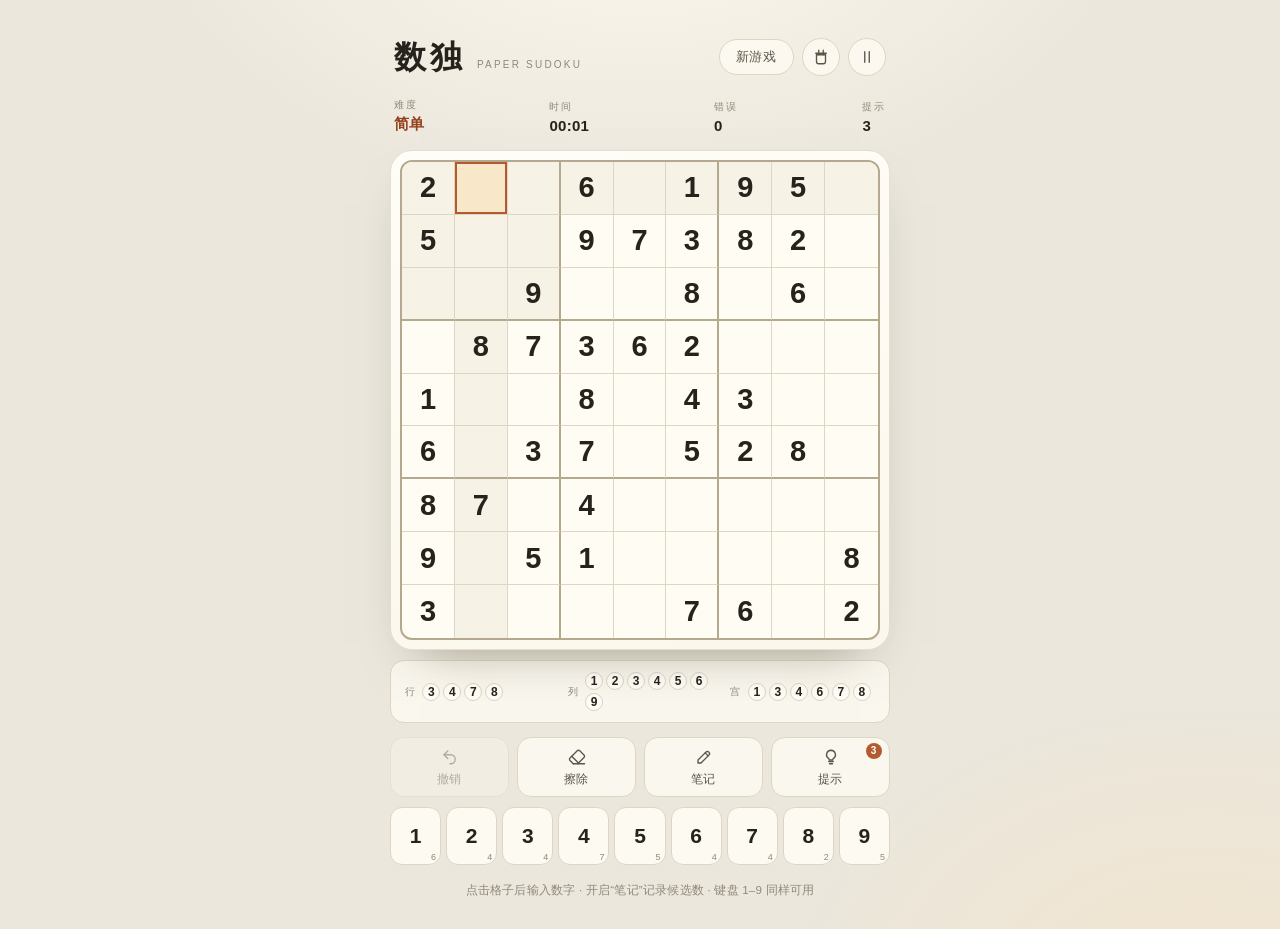
==== sudoku/index.html @ 23b827ca "Fix timer accuracy, leaderboard UX, add offline install and hint fairness" ====
<!DOCTYPE html>
<html lang="zh-CN">
<head>
<meta charset="UTF-8">
<meta name="viewport" content="width=device-width, initial-scale=1, viewport-fit=cover">
<meta name="theme-color" content="#ebe7dd">
<meta name="description" content="一款安静、专注的网页数独，适配手机与桌面。">
<link rel="manifest" href="manifest.json">
<link rel="icon" href="icons/favicon-32.png" sizes="32x32">
<link rel="apple-touch-icon" href="icons/apple-touch-icon.png">
<meta name="apple-mobile-web-app-capable" content="yes">
<meta name="apple-mobile-web-app-title" content="数独">
<meta name="apple-mobile-web-app-status-bar-style" content="default">
<title>数独 · Paper Sudoku</title>
<link rel="stylesheet" href="styles.css">
</head>
<body>
  <main class="app">
    <header class="topbar">
      <div class="brand">
        <span class="brand-cn">数独</span>
        <span class="brand-en">Paper Sudoku</span>
      </div>
      <div class="top-actions">
        <button class="pill-btn" id="newBtn" type="button">新游戏</button>
        <button class="icon-btn" id="leaderBtn" type="button" aria-label="排行榜" title="排行榜">
          <svg class="icon" viewBox="0 0 24 24" aria-hidden="true"><path d="M6 9h12v9a3 3 0 0 1-3 3H9a3 3 0 0 1-3-3V9Z"/><path d="M9 3v6M15 3v6M5 7h14"/></svg>
        </button>
        <button class="icon-btn" id="pauseBtn" type="button" aria-label="暂停" title="暂停">
          <svg class="icon" viewBox="0 0 24 24" aria-hidden="true"><path d="M9 5v14M15 5v14"/></svg>
        </button>
      </div>
    </header>

    <section class="status" aria-label="游戏状态">
      <div class="stat"><span class="stat-label">难度</span><span class="stat-value accent" id="diffChip">简单</span></div>
      <div class="stat"><span class="stat-label">时间</span><span class="stat-value" id="timer">00:00</span></div>
      <div class="stat"><span class="stat-label">错误</span><span class="stat-value" id="mistakes">0</span></div>
      <div class="stat"><span class="stat-label">提示</span><span class="stat-value" id="hintsLeft">3</span></div>
    </section>

    <section class="board-wrap" aria-label="棋盘区域">
      <div class="board" id="board" role="grid" aria-label="数独棋盘，9 行 9 列"></div>

      <div class="overlay" id="pauseOverlay" hidden>
        <div class="overlay-card">
          <p class="eyebrow">PAUSED</p>
          <p class="overlay-title">已暂停</p>
          <p class="overlay-sub">计时已停止，回来继续解题。</p>
          <button class="primary-btn" id="resumeBtn" type="button">继续游戏</button>
        </div>
      </div>

      <div class="overlay" id="winOverlay" hidden>
        <div class="overlay-card win-card">
          <p class="eyebrow">SOLVED</p>
          <p class="overlay-title">解出来了</p>
          <div class="win-stats" id="winStats"></div>
          <p class="win-best" id="winBest" hidden>新的最佳纪录</p>
          <p class="win-rank" id="winRank" hidden></p>
          <div class="win-global" id="winGlobal" hidden>
            <div class="win-global-row">
              <input class="nick-input" id="winNick" type="text" maxlength="12" autocomplete="off" placeholder="昵称（2-12 字）" />
              <button class="ghost-btn" id="winSubmitBtn" type="button">提交全球榜</button>
            </div>
            <p class="win-global-msg" id="winGlobalMsg" hidden></p>
          </div>
          <div class="win-actions">
            <button class="primary-btn" id="winNewBtn" type="button">再来一局</button>
            <button class="ghost-btn" id="winShareBtn" type="button">分享成绩</button>
            <button class="ghost-btn" id="winCloseBtn" type="button">看看棋盘</button>
          </div>
        </div>
      </div>
    </section>

    <div class="missing" id="missingBar" aria-label="当前格子所在行、列、宫的缺失数字" hidden>
      <div class="missing-item" id="missingRowItem"><span class="missing-k">行</span><span class="missing-v" id="missingRow"></span></div>
      <div class="missing-item" id="missingColItem"><span class="missing-k">列</span><span class="missing-v" id="missingCol"></span></div>
      <div class="missing-item" id="missingBoxItem"><span class="missing-k">宫</span><span class="missing-v" id="missingBox"></span></div>
    </div>

    <section class="tools" aria-label="工具">
      <button class="tool" id="undoBtn" type="button">
        <svg class="icon" viewBox="0 0 24 24" aria-hidden="true"><path d="M9 14 4 9l5-5"/><path d="M4 9h9a6 6 0 0 1 0 12h-1"/></svg>
        <span>撤销</span>
      </button>
      <button class="tool" id="eraseBtn" type="button">
        <svg class="icon" viewBox="0 0 24 24" aria-hidden="true"><path d="m7 21-4.3-4.3c-1-1-1-2.5 0-3.4l9.6-9.6c1-1 2.5-1 3.4 0l5.6 5.6c1 1 1 2.5 0 3.4L13 21"/><path d="M22 21H7"/><path d="m5 11 9 9"/></svg>
        <span>擦除</span>
      </button>
      <button class="tool" id="notesBtn" type="button" aria-pressed="false">
        <svg class="icon" viewBox="0 0 24 24" aria-hidden="true"><path d="M4 20h4l10.5-10.5a2.8 2.8 0 0 0-4-4L4 16v4Z"/><path d="m13.5 6.5 4 4"/></svg>
        <span>笔记</span>
      </button>
      <button class="tool" id="hintBtn" type="button">
        <svg class="icon" viewBox="0 0 24 24" aria-hidden="true"><path d="M9 18h6"/><path d="M10 21h4"/><path d="M12 3a6 6 0 0 0-3.4 10.9c.6.4 1 1.1 1 1.8V16h4.8v-.3c0-.7.4-1.4 1-1.8A6 6 0 0 0 12 3Z"/></svg>
        <span>提示</span>
        <span class="tool-badge" id="hintBadge">3</span>
      </button>
    </section>

    <section class="pad" id="pad" aria-label="数字键盘"></section>

    <p class="tip">点击格子后输入数字 · 开启“笔记”记录候选数 · 键盘 1–9 同样可用</p>
  </main>

  <div class="sheet-backdrop" id="newOverlay" hidden>
    <div class="sheet" role="dialog" aria-modal="true" aria-labelledby="newTitle">
      <div class="sheet-grabber" aria-hidden="true"></div>
      <h2 id="newTitle">新游戏</h2>
      <p class="sheet-sub">选择难度，开始一局新的数独。</p>
      <div class="diff-list" id="diffList"></div>
      <div class="sheet-actions">
        <button class="ghost-btn" id="cancelNewBtn" type="button">继续当前</button>
        <button class="primary-btn" id="startNewBtn" type="button">开始</button>
      </div>
    </div>
  </div>

  <div class="sheet-backdrop" id="leaderOverlay" hidden>
    <div class="sheet" role="dialog" aria-modal="true" aria-labelledby="leaderTitle">
      <div class="sheet-grabber" aria-hidden="true"></div>
      <div class="leader-head">
        <h2 id="leaderTitle">排行榜</h2>
        <p class="sheet-sub">按用时从快到慢，每个难度取前 10</p>
      </div>
      <div class="leader-scope" id="leaderScope" role="tablist" aria-label="榜单范围">
        <button class="scope-btn active" data-scope="local" type="button" role="tab" aria-selected="true">本机</button>
        <button class="scope-btn" data-scope="global" type="button" role="tab" aria-selected="false" id="scopeGlobalBtn">全球</button>
      </div>
      <div class="nick-row" id="nickRow" hidden>
        <label class="nick-label" for="nickInput">昵称</label>
        <input class="nick-input" id="nickInput" type="text" maxlength="12" autocomplete="off" placeholder="2-12 个字符" />
        <button class="ghost-btn nick-save" id="nickSaveBtn" type="button">保存</button>
      </div>
      <div class="leader-tabs" id="leaderTabs" role="tablist" aria-label="难度"></div>
      <div class="leader-list" id="leaderList" role="list" aria-live="polite"></div>
      <p class="leader-empty" id="leaderEmpty" hidden>还没有记录，完成一局来上榜吧</p>
      <div class="sheet-actions leader-actions">
        <button class="ghost-btn" id="leaderClearBtn" type="button">清空当前难度</button>
        <button class="primary-btn" id="leaderCloseBtn" type="button">关闭</button>
      </div>
    </div>
  </div>

  <div class="toast" id="toast" role="status" aria-live="polite"></div>
  <p class="sr-only" id="live" aria-live="polite"></p>

  <script src="js/config.js"></script>
  <script src="js/sudoku.js"></script>
  <script src="js/remote.js"></script>
  <script src="js/app.js"></script>
</body>
</html>
---- sudoku/styles.css ----
:root {
  --bg: #ebe7dd;
  --surface: #fffcf4;
  --surface-soft: #f7f2e7;
  --ink: #26231d;
  --ink-soft: #5c5548;
  --muted: #918878;
  --line: #ded6c5;
  --line-strong: #b4a98f;
  --accent: #b45a2f;
  --accent-strong: #93421d;
  --sel-bg: #f8e7c8;
  --peer-bg: #f7f2e6;
  --same-bg: #eee0c3;
  --error: #b0392c;
  --error-bg: #fbe7e3;
  --teal: #1f6660;
  --ui-font: -apple-system, BlinkMacSystemFont, "Segoe UI", "PingFang SC",
    "Hiragino Sans GB", "Microsoft YaHei", "Noto Sans SC", sans-serif;
  --serif: "Iowan Old Style", "Palatino Linotype", "Songti SC", "Noto Serif SC",
    Georgia, "Times New Roman", serif;
}

*,
*::before,
*::after {
  box-sizing: border-box;
}

html {
  -webkit-text-size-adjust: 100%;
}

body {
  margin: 0;
  min-height: 100vh;
  min-height: 100dvh;
  padding: max(16px, env(safe-area-inset-top)) 14px
    max(28px, env(safe-area-inset-bottom));
  display: flex;
  justify-content: center;
  align-items: flex-start;
  background:
    radial-gradient(900px 620px at 50% -16%, #fffaee 0%, rgba(255, 250, 238, 0) 58%),
    radial-gradient(720px 520px at 94% 108%, #f2e5cf 0%, rgba(242, 229, 207, 0) 62%),
    var(--bg);
  color: var(--ink);
  font-family: var(--ui-font);
  -webkit-font-smoothing: antialiased;
  text-rendering: optimizeLegibility;
  touch-action: manipulation;
  -webkit-tap-highlight-color: transparent;
}

[hidden] {
  display: none !important;
}

button {
  font-family: inherit;
}

.app {
  width: min(100%, 560px);
}

.board,
.tools,
.pad,
.topbar,
.status {
  -webkit-user-select: none;
  user-select: none;
}

/* ---------- Header ---------- */

.topbar {
  display: flex;
  align-items: center;
  justify-content: space-between;
  gap: 12px;
  padding: 2px 4px 0;
}

.brand {
  display: flex;
  align-items: baseline;
  gap: 10px;
}

.brand-cn {
  font-family: var(--serif);
  font-size: clamp(26px, 7vw, 32px);
  font-weight: 600;
  letter-spacing: 0.14em;
  line-height: 1;
}

.brand-en {
  font-size: 10px;
  letter-spacing: 0.22em;
  text-transform: uppercase;
  color: var(--muted);
}

.top-actions {
  display: flex;
  align-items: center;
  gap: 8px;
}

.pill-btn,
.icon-btn {
  background: rgba(255, 252, 244, 0.8);
  border: 1px solid var(--line);
  color: var(--ink-soft);
  cursor: pointer;
  transition: background 0.15s ease, border-color 0.15s ease, color 0.15s ease,
    transform 0.08s ease;
}

.pill-btn {
  padding: 8px 16px;
  border-radius: 999px;
  font-size: 13px;
  font-weight: 500;
  letter-spacing: 0.06em;
}

.icon-btn {
  width: 38px;
  height: 38px;
  border-radius: 50%;
  display: grid;
  place-items: center;
}

.icon {
  width: 18px;
  height: 18px;
  fill: none;
  stroke: currentColor;
  stroke-width: 1.8;
  stroke-linecap: round;
  stroke-linejoin: round;
}

.pill-btn:hover,
.icon-btn:hover {
  border-color: var(--line-strong);
  color: var(--ink);
  background: var(--surface);
}

.pill-btn:active,
.icon-btn:active {
  transform: translateY(1px);
}

/* ---------- Status ---------- */

.status {
  display: flex;
  align-items: flex-end;
  justify-content: space-between;
  gap: 8px;
  margin: 18px 4px 14px;
}

.stat {
  display: flex;
  flex-direction: column;
  gap: 3px;
  min-width: 0;
}

.stat-label {
  font-size: 10px;
  letter-spacing: 0.18em;
  color: var(--muted);
  text-transform: uppercase;
}

.stat-value {
  font-size: 15px;
  font-weight: 600;
  font-variant-numeric: tabular-nums;
  letter-spacing: 0.02em;
  white-space: nowrap;
}

.stat-value.accent {
  color: var(--accent-strong);
}

/* ---------- Board ---------- */

.board-wrap {
  position: relative;
  padding: 9px;
  border-radius: 22px;
  background: linear-gradient(170deg, #fffdf7, #fbf7ec);
  border: 1px solid rgba(180, 169, 143, 0.35);
  box-shadow: 0 24px 50px -30px rgba(64, 50, 26, 0.5),
    0 2px 0 rgba(255, 255, 255, 0.7) inset;
}

.board {
  display: grid;
  grid-template-columns: repeat(9, 1fr);
  width: 100%;
  aspect-ratio: 1;
  border: 2px solid var(--line-strong);
  border-radius: 12px;
  overflow: hidden;
  background: var(--surface);
  container-type: inline-size;
  touch-action: manipulation;
}

.cell {
  position: relative;
  aspect-ratio: 1;
  display: grid;
  place-items: center;
  padding: 0;
  border: 0;
  border-right: 1px solid var(--line);
  border-bottom: 1px solid var(--line);
  background: transparent;
  color: var(--ink);
  font-family: var(--ui-font);
  cursor: pointer;
  -webkit-tap-highlight-color: transparent;
  transition: background-color 0.12s ease;
}

.cell.box-r {
  border-right: 2px solid var(--line-strong);
}

.cell.box-b {
  border-bottom: 2px solid var(--line-strong);
}

.cell.last-col {
  border-right: 0;
}

.cell.last-row {
  border-bottom: 0;
}

.cell:focus {
  outline: none;
}

.cell:focus-visible {
  outline: 2px solid var(--accent);
  outline-offset: -3px;
}

.value {
  position: absolute;
  inset: 0;
  display: grid;
  place-items: center;
  font-size: clamp(16px, 5vw, 28px);
  font-size: 6.1cqw;
  font-weight: 600;
  font-variant-numeric: tabular-nums;
  line-height: 1;
}

.cell.given .value {
  color: var(--ink);
  font-weight: 700;
}

.cell.user .value {
  color: var(--teal);
}

.notes {
  position: absolute;
  inset: 5% 4%;
  display: grid;
  grid-template-columns: repeat(3, 1fr);
  grid-template-rows: repeat(3, 1fr);
  align-items: center;
  justify-items: center;
  font-size: 9px;
  font-size: 1.95cqw;
  font-weight: 500;
  line-height: 1;
  color: var(--muted);
  font-variant-numeric: tabular-nums;
  pointer-events: none;
}

.notes span {
  visibility: hidden;
}

.notes span.on {
  visibility: visible;
}

.notes.hidden {
  display: none;
}

.cell.peer {
  background: var(--peer-bg);
}

.cell.same {
  background: var(--same-bg);
}

.cell.error {
  background: var(--error-bg);
}

.cell.error .value {
  color: var(--error);
}

.cell.selected {
  background: var(--sel-bg);
  box-shadow: inset 0 0 0 2px var(--accent);
}

.cell.selected .value {
  color: var(--accent-strong);
}

.cell.selected.error .value {
  color: var(--error);
}

.cell.selected.given .value {
  color: var(--ink);
}

@media (hover: hover) and (pointer: fine) {
  .cell:hover {
    background: #fbf5e7;
  }

  .cell.peer:hover {
    background: #f1e9d8;
  }
}

@keyframes pop {
  0% {
    transform: scale(0.55);
    opacity: 0.35;
  }
  60% {
    transform: scale(1.1);
  }
  100% {
    transform: scale(1);
  }
}

.cell.pop .value {
  animation: pop 0.18s ease-out;
}

@keyframes shake {
  10%,
  90% {
    transform: translateX(-1px);
  }
  20%,
  80% {
    transform: translateX(2px);
  }
  30%,
  50%,
  70% {
    transform: translateX(-3px);
  }
  40%,
  60% {
    transform: translateX(3px);
  }
}

.cell.shake {
  animation: shake 0.35s ease;
}

.cell.hinted .value {
  animation: hintGlow 0.9s ease;
}

@keyframes hintGlow {
  0% {
    color: var(--accent);
    transform: scale(0.7);
  }
  40% {
    transform: scale(1.15);
  }
  100% {
    transform: scale(1);
  }
}

/* ---------- Overlays ---------- */

.overlay {
  position: absolute;
  inset: 0;
  z-index: 5;
  padding: 18px;
  display: grid;
  place-items: center;
  border-radius: 22px;
  background: rgba(250, 246, 236, 0.84);
  backdrop-filter: blur(7px);
  -webkit-backdrop-filter: blur(7px);
}

.overlay-card {
  display: flex;
  flex-direction: column;
  align-items: center;
  gap: 8px;
  text-align: center;
  animation: rise 0.24s ease both;
}

@keyframes rise {
  from {
    opacity: 0;
    transform: translateY(10px);
  }
  to {
    opacity: 1;
    transform: translateY(0);
  }
}

.eyebrow {
  margin: 0;
  font-size: 10px;
  letter-spacing: 0.28em;
  text-transform: uppercase;
  color: var(--accent);
}

.overlay-title {
  margin: 0;
  font-family: var(--serif);
  font-size: 30px;
  font-weight: 600;
  letter-spacing: 0.06em;
  line-height: 1.15;
}

.overlay-sub {
  margin: 0 0 8px;
  font-size: 13px;
  color: var(--muted);
  line-height: 1.6;
}

.win-card {
  gap: 12px;
  padding: 24px 22px;
  border-radius: 20px;
  background: rgba(255, 252, 244, 0.92);
  border: 1px solid var(--line);
  box-shadow: 0 24px 50px -30px rgba(64, 50, 26, 0.45);
}

.win-stats {
  display: flex;
  align-items: center;
  justify-content: center;
  gap: 22px;
  margin: 2px 0 0;
}

.win-stat {
  display: flex;
  flex-direction: column;
  gap: 4px;
}

.win-stat .k {
  font-size: 10px;
  letter-spacing: 0.16em;
  color: var(--muted);
}

.win-stat .v {
  font-size: 18px;
  font-weight: 650;
  font-variant-numeric: tabular-nums;
}

.win-best {
  margin: 0;
  padding: 4px 12px;
  border-radius: 999px;
  font-size: 11px;
  letter-spacing: 0.08em;
  color: var(--accent-strong);
  background: #f6e3c9;
}

.win-actions {
  display: flex;
  flex-wrap: wrap;
  justify-content: center;
  gap: 8px;
  margin-top: 4px;
}

.primary-btn {
  padding: 12px 26px;
  border: 0;
  border-radius: 999px;
  background: var(--ink);
  color: #fff9ee;
  font-size: 15px;
  font-weight: 600;
  letter-spacing: 0.04em;
  cursor: pointer;
  transition: transform 0.08s ease, background 0.15s ease;
}

.primary-btn:hover {
  background: #17150f;
}

.primary-btn:active {
  transform: scale(0.98);
}

.ghost-btn {
  padding: 11px 20px;
  border: 1px solid var(--line);
  border-radius: 999px;
  background: transparent;
  color: var(--ink-soft);
  font-size: 14px;
  letter-spacing: 0.04em;
  cursor: pointer;
  transition: border-color 0.15s ease, color 0.15s ease;
}

.ghost-btn:hover {
  border-color: var(--line-strong);
  color: var(--ink);
}

/* ---------- Tools ---------- */

.tools {
  display: grid;
  grid-template-columns: repeat(4, 1fr);
  gap: 8px;
  margin-top: 14px;
}

.tool {
  position: relative;
  display: flex;
  flex-direction: column;
  align-items: center;
  gap: 5px;
  padding: 10px 0 8px;
  border: 1px solid var(--line);
  border-radius: 14px;
  background: rgba(255, 252, 244, 0.78);
  color: var(--ink-soft);
  font-size: 12px;
  letter-spacing: 0.06em;
  cursor: pointer;
  transition: background 0.15s ease, border-color 0.15s ease, color 0.15s ease,
    transform 0.08s ease;
}

.tool .icon {
  width: 18px;
  height: 18px;
}

.tool:hover {
  border-color: var(--line-strong);
  color: var(--ink);
  background: var(--surface);
}

.tool:disabled {
  opacity: 0.4;
  cursor: default;
  pointer-events: none;
}

.tool:active {
  transform: translateY(1px);
}

.tool.active {
  background: var(--ink);
  border-color: var(--ink);
  color: #fdf8ec;
}

.tool-badge {
  position: absolute;
  top: 5px;
  right: 7px;
  min-width: 16px;
  height: 16px;
  padding: 0 4px;
  display: grid;
  place-items: center;
  border-radius: 8px;
  background: var(--accent);
  color: #fff;
  font-size: 10px;
  font-weight: 600;
  line-height: 1;
}

.tool.active .tool-badge {
  background: #fff9ee;
  color: var(--ink);
}

/* ---------- Number pad ---------- */

.pad {
  display: grid;
  grid-template-columns: repeat(9, 1fr);
  gap: 5px;
  margin-top: 10px;
}

.num {
  position: relative;
  height: clamp(46px, 12vw, 58px);
  border: 1px solid var(--line);
  border-radius: 12px;
  background: rgba(255, 252, 244, 0.9);
  color: var(--ink);
  font-size: clamp(17px, 4.6vw, 21px);
  font-weight: 600;
  font-variant-numeric: tabular-nums;
  cursor: pointer;
  -webkit-tap-highlight-color: transparent;
  transition: transform 0.08s ease, border-color 0.12s ease,
    background 0.12s ease, opacity 0.12s ease;
}

.num .count {
  position: absolute;
  right: 4px;
  bottom: 2px;
  font-size: 9px;
  font-weight: 500;
  color: var(--muted);
  line-height: 1;
}

.num:hover {
  border-color: var(--line-strong);
  background: #fff9ed;
}

.num:active {
  transform: scale(0.95);
}

.num.done {
  opacity: 0.45;
  color: var(--muted);
}

.tip {
  margin: 13px 0 0;
  text-align: center;
  font-size: 11.5px;
  line-height: 1.7;
  color: var(--muted);
  letter-spacing: 0.02em;
}

/* ---------- Missing digits ---------- */

.missing {
  display: flex;
  gap: 6px;
  margin-top: 10px;
  padding: 7px 8px;
  border: 1px solid var(--line);
  border-radius: 14px;
  background: rgba(255, 252, 244, 0.78);
  -webkit-user-select: none;
  user-select: none;
}

.missing-item {
  flex: 1;
  display: flex;
  align-items: center;
  gap: 6px;
  min-width: 0;
  padding: 4px 6px;
  border-radius: 10px;
  transition: background 0.15s ease, box-shadow 0.15s ease;
}

.missing-item.single {
  background: #f9e9d3;
  box-shadow: inset 0 0 0 1px rgba(180, 90, 47, 0.25);
}

.missing-k {
  flex: none;
  font-size: 10px;
  letter-spacing: 0.14em;
  color: var(--muted);
}

.missing-v {
  display: flex;
  flex-wrap: wrap;
  gap: 3px;
  min-width: 0;
}

.missing-chip {
  min-width: 18px;
  height: 18px;
  padding: 0 3px;
  display: grid;
  place-items: center;
  border: 1px solid var(--line);
  border-radius: 9px;
  background: #fffdf7;
  color: var(--ink);
  font-size: 12px;
  font-weight: 650;
  font-variant-numeric: tabular-nums;
  line-height: 1;
}

.missing-item.single .missing-chip {
  background: var(--accent);
  border-color: var(--accent);
  color: #fff9ee;
}

.missing-done {
  font-size: 11px;
  letter-spacing: 0.08em;
  color: var(--teal);
}

/* ---------- New game sheet ---------- */

.sheet-backdrop {
  position: fixed;
  inset: 0;
  z-index: 50;
  display: grid;
  align-items: end;
  justify-items: center;
  padding: 14px;
  background: rgba(38, 35, 29, 0.4);
  -webkit-backdrop-filter: blur(2px);
  backdrop-filter: blur(2px);
  animation: fadeIn 0.18s ease both;
}

@keyframes fadeIn {
  from {
    opacity: 0;
  }
  to {
    opacity: 1;
  }
}

.sheet {
  display: grid;
  gap: 14px;
  width: min(100%, 460px);
  padding: 14px 18px 20px;
  border-radius: 24px;
  background: var(--surface);
  box-shadow: 0 30px 70px -20px rgba(0, 0, 0, 0.45);
  animation: sheetUp 0.28s cubic-bezier(0.2, 0.85, 0.25, 1) both;
}

@keyframes sheetUp {
  from {
    opacity: 0;
    transform: translateY(24px);
  }
  to {
    opacity: 1;
    transform: translateY(0);
  }
}

.sheet-grabber {
  width: 40px;
  height: 4px;
  margin: 0 auto 2px;
  border-radius: 2px;
  background: var(--line-strong);
  opacity: 0.5;
}

.sheet h2 {
  margin: 0;
  font-family: var(--serif);
  font-size: 24px;
  font-weight: 600;
  letter-spacing: 0.06em;
}

.sheet-sub {
  margin: -8px 0 0;
  font-size: 13px;
  color: var(--muted);
}

.diff-list {
  display: grid;
  grid-template-columns: 1fr 1fr;
  gap: 8px;
}

.diff-option {
  display: grid;
  gap: 3px;
  padding: 12px 14px;
  border: 1px solid var(--line);
  border-radius: 14px;
  background: #fbf7ee;
  text-align: left;
  cursor: pointer;
  transition: border-color 0.15s ease, background 0.15s ease;
}

.diff-option .d-name {
  font-size: 15px;
  font-weight: 650;
  color: var(--ink);
  letter-spacing: 0.08em;
}

.diff-option .d-desc {
  font-size: 11.5px;
  color: var(--muted);
}

.diff-option:hover {
  border-color: var(--line-strong);
}

.diff-option.selected {
  border-color: var(--accent);
  background: #f9e9d3;
  box-shadow: inset 0 0 0 1px var(--accent);
}

.sheet-actions {
  display: flex;
  justify-content: flex-end;
  gap: 8px;
  margin-top: 2px;
}

/* ---------- Toast / utilities ---------- */

.toast {
  position: fixed;
  left: 50%;
  bottom: calc(26px + env(safe-area-inset-bottom));
  z-index: 60;
  max-width: 82vw;
  padding: 10px 16px;
  border-radius: 999px;
  background: var(--ink);
  color: #fff8ea;
  font-size: 13px;
  text-align: center;
  opacity: 0;
  transform: translate(-50%, 10px);
  pointer-events: none;
  transition: opacity 0.2s ease, transform 0.2s ease;
}

.toast.show {
  opacity: 1;
  transform: translate(-50%, 0);
}

.sr-only {
  position: absolute;
  width: 1px;
  height: 1px;
  margin: -1px;
  padding: 0;
  overflow: hidden;
  clip: rect(0 0 0 0);
  white-space: nowrap;
  border: 0;
}

/* ---------- Win rank / share ---------- */

.win-rank {
  margin: 0;
  padding: 4px 12px;
  border-radius: 999px;
  font-size: 13px;
  font-weight: 600;
  letter-spacing: 0.04em;
  color: var(--accent-strong);
  background: #f6e3c9;
}

/* ---------- Leaderboard ---------- */

.leader-scope {
  display: flex;
  gap: 4px;
  padding: 3px;
  border: 1px solid var(--line);
  border-radius: 12px;
}

.scope-btn {
  flex: 1;
  padding: 7px 0;
  border: 0;
  border-radius: 9px;
  background: transparent;
  color: var(--muted);
  font-size: 12px;
  font-weight: 500;
  letter-spacing: 0.12em;
  cursor: pointer;
  transition: background 0.15s ease, color 0.15s ease;
}

.scope-btn.active {
  background: #f1e6d2;
  color: var(--ink);
  font-weight: 650;
}

.scope-btn:disabled {
  opacity: 0.35;
  cursor: not-allowed;
}

.nick-row {
  display: flex;
  align-items: center;
  gap: 8px;
}

.nick-label {
  font-size: 11px;
  letter-spacing: 0.14em;
  color: var(--muted);
}

.nick-input {
  flex: 1;
  min-width: 0;
  padding: 9px 12px;
  border: 1px solid var(--line);
  border-radius: 10px;
  background: #fbf7ee;
  color: var(--ink);
  font-family: inherit;
  font-size: 13px;
}

.nick-input:focus {
  outline: none;
  border-color: var(--accent);
  box-shadow: 0 0 0 3px rgba(180, 90, 47, 0.12);
}

/* iOS 对小于 16px 的输入框会强制放大页面 */
@media (max-width: 560px) {
  .nick-input,
  .win-global-row .nick-input {
    font-size: 16px;
  }
}

.nick-save {
  flex: none;
  padding: 9px 14px;
  font-size: 13px;
}

.leader-row.global {
  grid-template-columns: 36px minmax(0, 1fr) auto;
}

.leader-name {
  display: flex;
  flex-direction: column;
  gap: 2px;
  min-width: 0;
}

.leader-name .n {
  font-size: 14px;
  font-weight: 600;
  color: var(--ink);
  overflow: hidden;
  text-overflow: ellipsis;
  white-space: nowrap;
}

.leader-name .m {
  font-size: 11px;
  color: var(--muted);
  white-space: nowrap;
}

.leader-error {
  color: var(--error);
}

.win-global {
  display: grid;
  gap: 6px;
  width: 100%;
  margin-top: 2px;
}

.win-global-row {
  display: flex;
  gap: 8px;
  width: 100%;
}

.win-global-row .nick-input {
  flex: 1;
  min-width: 0;
  padding: 10px 12px;
  font-size: 13px;
}

.win-global-row .ghost-btn {
  flex: none;
  padding: 10px 14px;
  font-size: 13px;
}

.win-global-msg {
  margin: 0;
  font-size: 11.5px;
  line-height: 1.6;
  color: var(--teal);
}

.win-global-msg.error {
  color: var(--error);
}



.leader-head {
  display: grid;
  gap: 4px;
}

.leader-tabs {
  display: flex;
  gap: 6px;
  padding: 4px;
  border-radius: 14px;
  background: var(--surface-soft);
}

.leader-tab {
  flex: 1;
  padding: 9px 0;
  border: 0;
  border-radius: 10px;
  background: transparent;
  color: var(--ink-soft);
  font-size: 13px;
  font-weight: 600;
  letter-spacing: 0.06em;
  cursor: pointer;
  transition: background 0.15s ease, color 0.15s ease, box-shadow 0.15s ease;
}

.leader-tab:hover {
  color: var(--ink);
}

.leader-tab.active {
  background: var(--ink);
  color: #fff9ee;
  box-shadow: 0 2px 8px -2px rgba(38, 35, 29, 0.3);
}

.leader-list {
  display: grid;
  gap: 6px;
  max-height: min(46vh, 360px);
  overflow-y: auto;
  padding: 2px;
}

.leader-list::-webkit-scrollbar {
  width: 5px;
}

.leader-list::-webkit-scrollbar-thumb {
  background: var(--line-strong);
  border-radius: 3px;
}

.leader-row {
  display: grid;
  grid-template-columns: 40px 1fr auto;
  align-items: center;
  gap: 10px;
  padding: 11px 12px;
  border-radius: 12px;
  background: var(--surface-soft);
  border: 1px solid transparent;
}

.leader-row.rank-1,
.leader-row.rank-2,
.leader-row.rank-3 {
  background: #fff8eb;
  border-color: rgba(180, 90, 47, 0.25);
}

.leader-row.rank-1 {
  background: linear-gradient(135deg, #fff6d9, #ffedd0);
}

.leader-rank {
  font-size: 18px;
  font-weight: 700;
  text-align: center;
  line-height: 1;
  color: var(--ink-soft);
}

.leader-row.rank-1 .leader-rank,
.leader-row.rank-2 .leader-rank,
.leader-row.rank-3 .leader-rank {
  color: var(--accent-strong);
}

.leader-time {
  font-size: 18px;
  font-weight: 650;
  font-variant-numeric: tabular-nums;
  color: var(--ink);
  letter-spacing: 0.02em;
}

.leader-meta {
  font-size: 11.5px;
  color: var(--muted);
  white-space: nowrap;
  letter-spacing: 0.02em;
}

.leader-empty {
  margin: 18px 0;
  text-align: center;
  font-size: 14px;
  color: var(--muted);
  line-height: 1.7;
}

.leader-actions {
  justify-content: space-between;
}

.leader-actions #leaderCloseBtn {
  margin-left: auto;
}

/* ---------- Desktop ---------- */

@media (min-width: 600px) {
  .sheet-backdrop {
    align-items: center;
  }
}

@media (min-width: 760px) {
  body {
    padding-top: max(28px, 4vh);
  }

  .app {
    width: 500px;
  }

  .status {
    margin: 22px 4px 16px;
  }

  .tip {
    margin-top: 16px;
  }
}

/* ---------- Reduced motion ---------- */

@media (prefers-reduced-motion: reduce) {
  *,
  *::before,
  *::after {
    animation-duration: 0.001ms !important;
    animation-iteration-count: 1 !important;
    transition-duration: 0.001ms !important;
  }
}
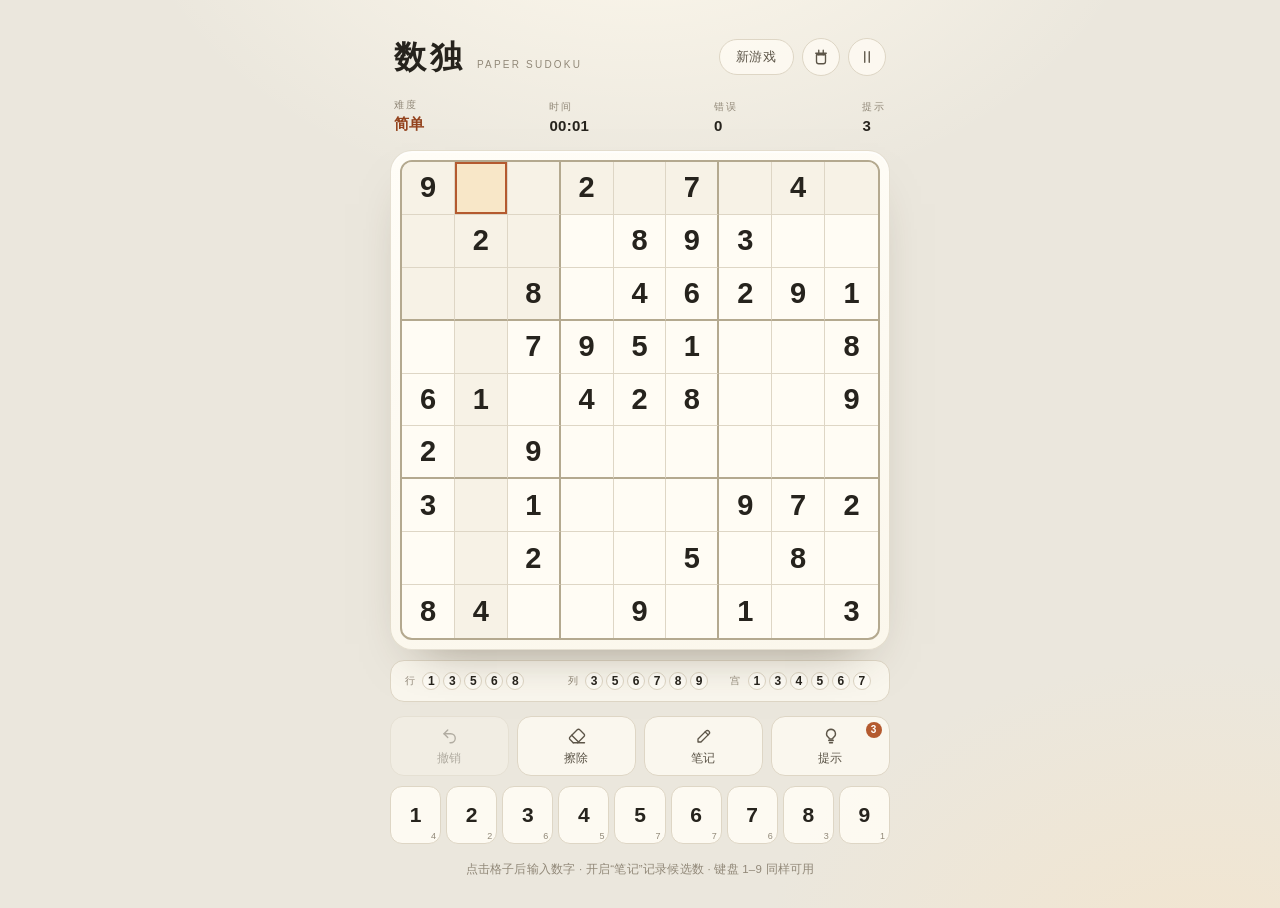
==== commit 5904b2ea: "Add update notification bar and a 2048 game with smooth transform animations" ====
--- a/sudoku/index.html
+++ b/sudoku/index.html
@@ -111,6 +111,13 @@
       <h2 id="newTitle">新游戏</h2>
       <p class="sheet-sub">选择难度，开始一局新的数独。</p>
       <div class="diff-list" id="diffList"></div>
+      <a class="switch-game" href="2048.html">
+        <span class="switch-game-main">
+          <span class="switch-game-name">2048</span>
+          <span class="switch-game-desc">数字合并 · 上手更快</span>
+        </span>
+        <span class="switch-game-arrow" aria-hidden="true">→</span>
+      </a>
       <div class="sheet-actions">
         <button class="ghost-btn" id="cancelNewBtn" type="button">继续当前</button>
         <button class="primary-btn" id="startNewBtn" type="button">开始</button>
@@ -144,6 +151,12 @@
     </div>
   </div>
 
+  <div class="update-bar" id="updateBar" hidden>
+    <span class="update-text">有新版本可用</span>
+    <button class="update-btn" id="updateBtn" type="button">刷新</button>
+    <button class="update-close" id="updateDismiss" type="button" aria-label="稍后再说">×</button>
+  </div>
+
   <div class="toast" id="toast" role="status" aria-live="polite"></div>
   <p class="sr-only" id="live" aria-live="polite"></p>
 
--- a/sudoku/styles.css
+++ b/sudoku/styles.css
@@ -87,14 +87,18 @@
   display: flex;
   align-items: baseline;
   gap: 10px;
+  min-width: 0;
+  white-space: nowrap;
 }
 
 .brand-cn {
+  flex: none;
   font-family: var(--serif);
   font-size: clamp(26px, 7vw, 32px);
   font-weight: 600;
   letter-spacing: 0.14em;
   line-height: 1;
+  white-space: nowrap;
 }
 
 .brand-en {
@@ -102,9 +106,11 @@
   letter-spacing: 0.22em;
   text-transform: uppercase;
   color: var(--muted);
+  white-space: nowrap;
 }
 
 .top-actions {
+  flex: none;
   display: flex;
   align-items: center;
   gap: 8px;
@@ -121,14 +127,17 @@
 }
 
 .pill-btn {
+  flex: none;
   padding: 8px 16px;
   border-radius: 999px;
   font-size: 13px;
   font-weight: 500;
   letter-spacing: 0.06em;
+  white-space: nowrap;
 }
 
 .icon-btn {
+  flex: none;
   width: 38px;
   height: 38px;
   border-radius: 50%;
@@ -144,6 +153,74 @@
   stroke-width: 1.8;
   stroke-linecap: round;
   stroke-linejoin: round;
+}
+
+/* 窄屏顶部栏：收紧字号与间距，保证标题、副标题、按钮都单行显示 */
+@media (max-width: 420px) {
+  .topbar {
+    gap: 8px;
+    padding: 2px 2px 0;
+  }
+  .brand {
+    gap: 8px;
+  }
+  .brand-cn {
+    font-size: 24px;
+    letter-spacing: 0.1em;
+  }
+  .brand-en {
+    font-size: 9px;
+    letter-spacing: 0.12em;
+  }
+  .top-actions {
+    gap: 6px;
+  }
+  .pill-btn {
+    padding: 7px 12px;
+    font-size: 12px;
+  }
+  .icon-btn {
+    width: 36px;
+    height: 36px;
+  }
+  .icon {
+    width: 17px;
+    height: 17px;
+  }
+}
+
+/* 超窄屏（iPhone SE 等 320-360px）：隐藏副标题，进一步收紧 */
+@media (max-width: 360px) {
+  .topbar {
+    gap: 6px;
+    padding: 2px 0 0;
+  }
+  .brand {
+    gap: 6px;
+  }
+  .brand-cn {
+    font-size: 22px;
+    letter-spacing: 0.06em;
+  }
+  .brand-en {
+    display: none;
+  }
+  .top-actions {
+    gap: 4px;
+  }
+  .pill-btn {
+    padding: 6px 10px;
+    font-size: 11px;
+    letter-spacing: 0;
+  }
+  .icon-btn {
+    width: 32px;
+    height: 32px;
+  }
+  .icon {
+    width: 15px;
+    height: 15px;
+  }
 }
 
 .pill-btn:hover,
@@ -1230,6 +1307,117 @@
   }
 }
 
+/* ---------- Switch game / update bar ---------- */
+
+.switch-game {
+  display: flex;
+  align-items: center;
+  justify-content: space-between;
+  gap: 12px;
+  margin-top: 14px;
+  padding: 12px 14px;
+  border: 1px solid var(--line);
+  border-radius: 14px;
+  background: var(--surface-soft);
+  color: var(--ink);
+  text-decoration: none;
+  transition: border-color 0.15s ease, background 0.15s ease;
+}
+
+.switch-game:hover,
+.switch-game:active {
+  border-color: var(--line-strong);
+  background: #fdf8ec;
+}
+
+.switch-game-main {
+  display: flex;
+  flex-direction: column;
+  gap: 2px;
+  min-width: 0;
+}
+
+.switch-game-name {
+  font-family: var(--serif);
+  font-size: 17px;
+  font-weight: 600;
+  letter-spacing: 0.04em;
+}
+
+.switch-game-desc {
+  font-size: 11px;
+  color: var(--muted);
+  letter-spacing: 0.02em;
+}
+
+.switch-game-arrow {
+  flex: none;
+  font-size: 16px;
+  color: var(--accent);
+}
+
+.update-bar {
+  position: fixed;
+  left: 50%;
+  bottom: max(18px, env(safe-area-inset-bottom));
+  transform: translateX(-50%);
+  z-index: 60;
+  display: flex;
+  align-items: center;
+  gap: 10px;
+  max-width: calc(100% - 28px);
+  padding: 9px 10px 9px 16px;
+  border: 1px solid rgba(180, 90, 47, 0.3);
+  border-radius: 999px;
+  background: #fffaf0;
+  box-shadow: 0 10px 30px rgba(60, 45, 25, 0.18);
+  animation: update-in 0.24s ease both;
+}
+
+.update-text {
+  font-size: 13px;
+  color: var(--ink-soft);
+  white-space: nowrap;
+}
+
+.update-btn {
+  padding: 6px 14px;
+  border: 0;
+  border-radius: 999px;
+  background: var(--accent);
+  color: #fff9ee;
+  font-size: 12px;
+  font-weight: 600;
+  cursor: pointer;
+}
+
+.update-btn:active {
+  transform: translateY(1px);
+}
+
+.update-close {
+  width: 26px;
+  height: 26px;
+  border: 0;
+  border-radius: 50%;
+  background: transparent;
+  color: var(--muted);
+  font-size: 17px;
+  line-height: 1;
+  cursor: pointer;
+}
+
+@keyframes update-in {
+  from {
+    opacity: 0;
+    transform: translate(-50%, 12px);
+  }
+  to {
+    opacity: 1;
+    transform: translate(-50%, 0);
+  }
+}
+
 /* ---------- Reduced motion ---------- */
 
 @media (prefers-reduced-motion: reduce) {
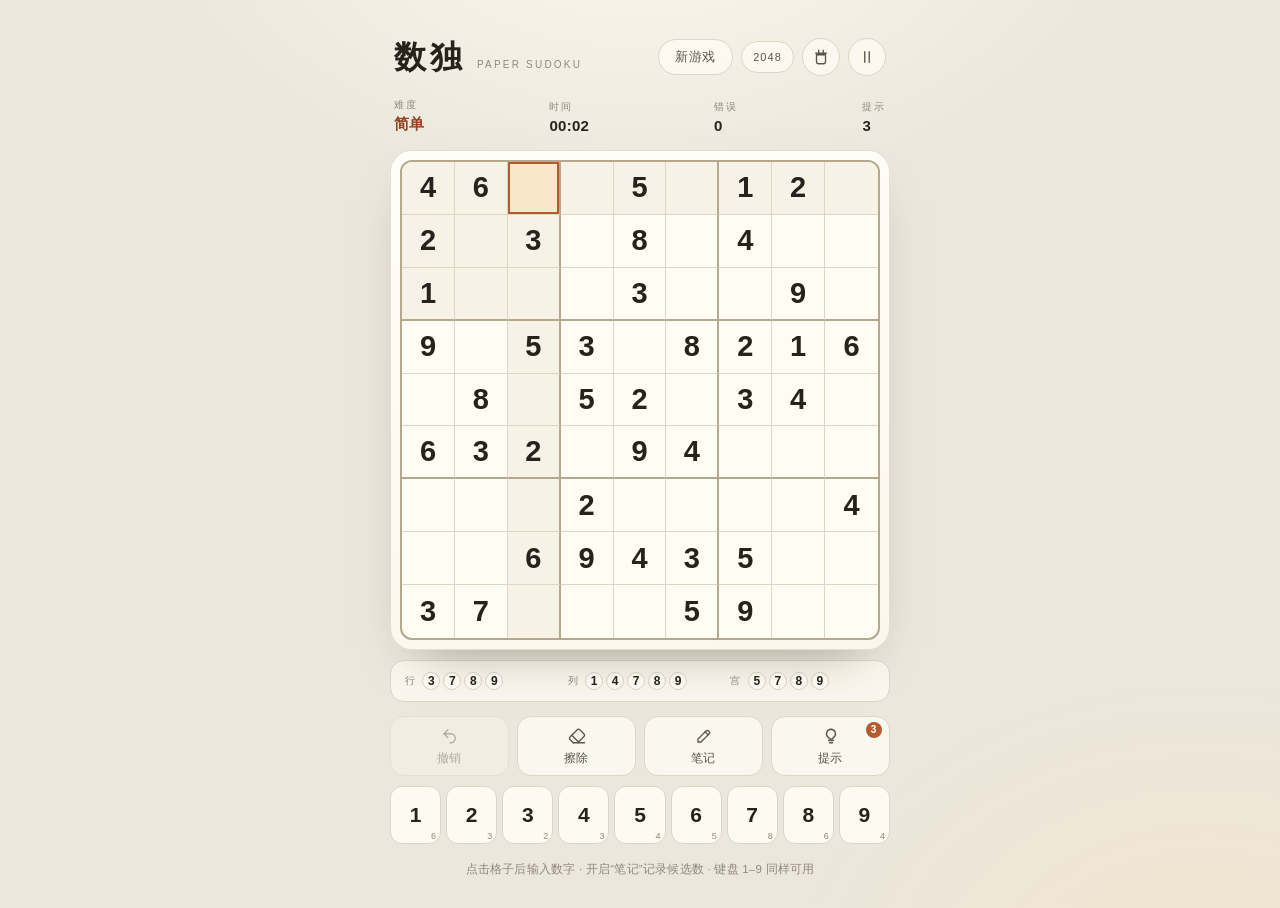
==== commit a6c3c15b: "Move the 2048 entry into the top bar" ====
--- a/sudoku/index.html
+++ b/sudoku/index.html
@@ -23,6 +23,7 @@
       </div>
       <div class="top-actions">
         <button class="pill-btn" id="newBtn" type="button">新游戏</button>
+        <a class="pill-btn game-link" href="2048.html" aria-label="切换到 2048 游戏">2048</a>
         <button class="icon-btn" id="leaderBtn" type="button" aria-label="排行榜" title="排行榜">
           <svg class="icon" viewBox="0 0 24 24" aria-hidden="true"><path d="M6 9h12v9a3 3 0 0 1-3 3H9a3 3 0 0 1-3-3V9Z"/><path d="M9 3v6M15 3v6M5 7h14"/></svg>
         </button>
@@ -111,13 +112,6 @@
       <h2 id="newTitle">新游戏</h2>
       <p class="sheet-sub">选择难度，开始一局新的数独。</p>
       <div class="diff-list" id="diffList"></div>
-      <a class="switch-game" href="2048.html">
-        <span class="switch-game-main">
-          <span class="switch-game-name">2048</span>
-          <span class="switch-game-desc">数字合并 · 上手更快</span>
-        </span>
-        <span class="switch-game-arrow" aria-hidden="true">→</span>
-      </a>
       <div class="sheet-actions">
         <button class="ghost-btn" id="cancelNewBtn" type="button">继续当前</button>
         <button class="primary-btn" id="startNewBtn" type="button">开始</button>
--- a/sudoku/styles.css
+++ b/sudoku/styles.css
@@ -1307,54 +1307,32 @@
   }
 }
 
-/* ---------- Switch game / update bar ---------- */
-
-.switch-game {
-  display: flex;
+.game-link {
+  padding: 9px 11px;
+  font-size: 11px;
+  letter-spacing: 0.1em;
+  text-decoration: none;
+  display: inline-flex;
   align-items: center;
-  justify-content: space-between;
-  gap: 12px;
-  margin-top: 14px;
-  padding: 12px 14px;
-  border: 1px solid var(--line);
-  border-radius: 14px;
-  background: var(--surface-soft);
-  color: var(--ink);
-  text-decoration: none;
-  transition: border-color 0.15s ease, background 0.15s ease;
-}
-
-.switch-game:hover,
-.switch-game:active {
-  border-color: var(--line-strong);
-  background: #fdf8ec;
-}
-
-.switch-game-main {
-  display: flex;
-  flex-direction: column;
-  gap: 2px;
-  min-width: 0;
-}
-
-.switch-game-name {
-  font-family: var(--serif);
-  font-size: 17px;
-  font-weight: 600;
-  letter-spacing: 0.04em;
-}
-
-.switch-game-desc {
-  font-size: 11px;
-  color: var(--muted);
-  letter-spacing: 0.02em;
-}
-
-.switch-game-arrow {
-  flex: none;
-  font-size: 16px;
-  color: var(--accent);
-}
+}
+
+@media (max-width: 420px) {
+  .game-link {
+    padding: 8px 9px;
+    font-size: 10px;
+    letter-spacing: 0.06em;
+  }
+}
+
+@media (max-width: 360px) {
+  .game-link {
+    padding: 7px 7px;
+    font-size: 10px;
+    letter-spacing: 0;
+  }
+}
+
+/* ---------- Update bar ---------- */
 
 .update-bar {
   position: fixed;
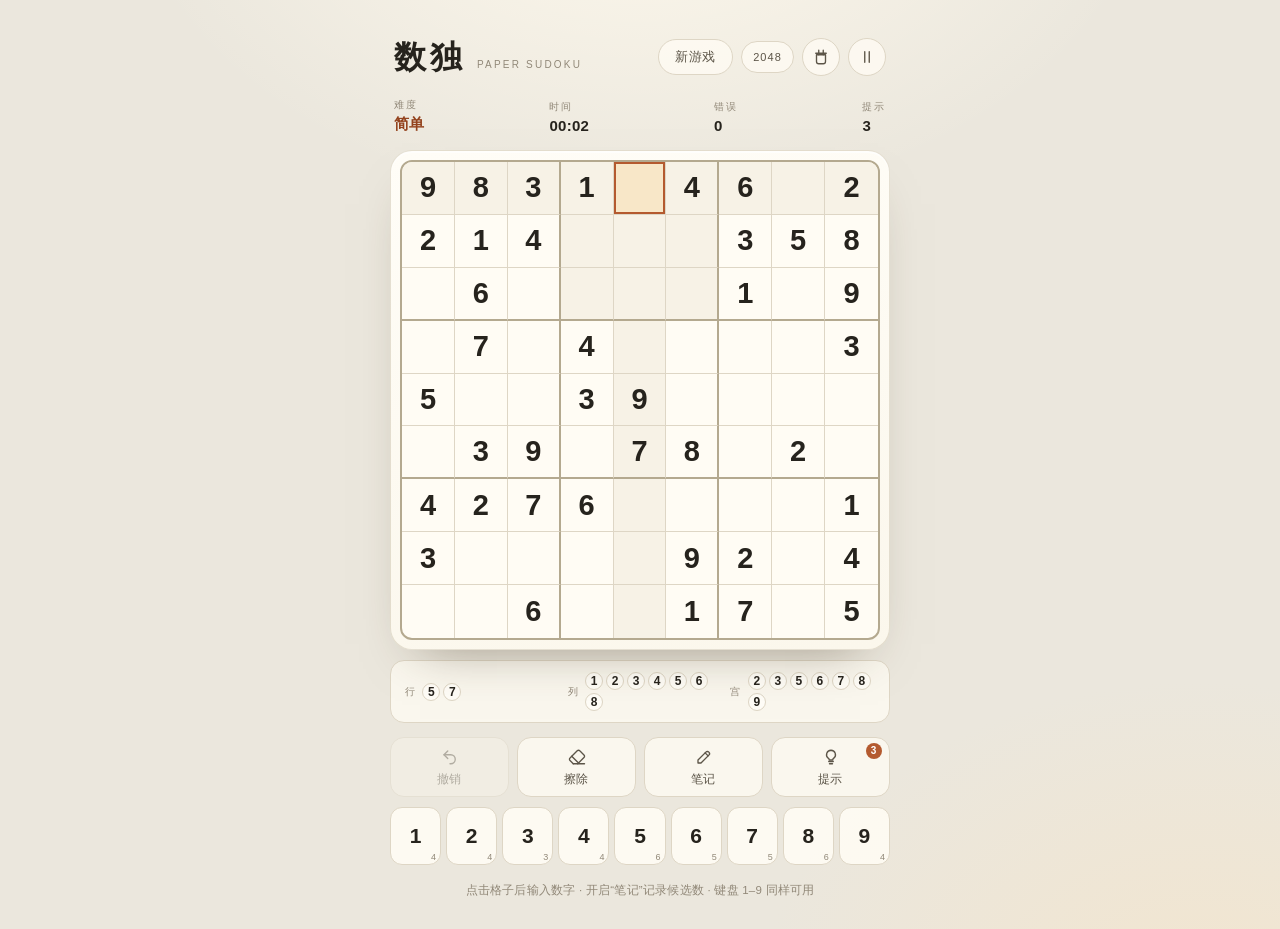
==== commit 5bd88822: "Add a dedicated 2048 leaderboard tab with local and global scores" ====
--- a/sudoku/index.html
+++ b/sudoku/index.html
@@ -124,7 +124,11 @@
       <div class="sheet-grabber" aria-hidden="true"></div>
       <div class="leader-head">
         <h2 id="leaderTitle">排行榜</h2>
-        <p class="sheet-sub">按用时从快到慢，每个难度取前 10</p>
+        <p class="sheet-sub" id="leaderSub">按用时从快到慢，每个难度取前 10</p>
+      </div>
+      <div class="leader-games" id="leaderGames" role="tablist" aria-label="游戏">
+        <button class="game-tab active" data-game="sudoku" type="button" role="tab" aria-selected="true">数独</button>
+        <button class="game-tab" data-game="2048" type="button" role="tab" aria-selected="false">2048</button>
       </div>
       <div class="leader-scope" id="leaderScope" role="tablist" aria-label="榜单范围">
         <button class="scope-btn active" data-scope="local" type="button" role="tab" aria-selected="true">本机</button>
--- a/sudoku/styles.css
+++ b/sudoku/styles.css
@@ -1014,6 +1014,34 @@
 
 /* ---------- Leaderboard ---------- */
 
+.leader-games {
+  display: flex;
+  gap: 4px;
+  padding: 3px;
+  border: 1px solid var(--line);
+  border-radius: 12px;
+}
+
+.game-tab {
+  flex: 1;
+  padding: 7px 0;
+  border: 0;
+  border-radius: 9px;
+  background: transparent;
+  color: var(--muted);
+  font-size: 12px;
+  font-weight: 500;
+  letter-spacing: 0.12em;
+  cursor: pointer;
+  transition: background 0.15s ease, color 0.15s ease;
+}
+
+.game-tab.active {
+  background: #f1e6d2;
+  color: var(--ink);
+  font-weight: 650;
+}
+
 .leader-scope {
   display: flex;
   gap: 4px;
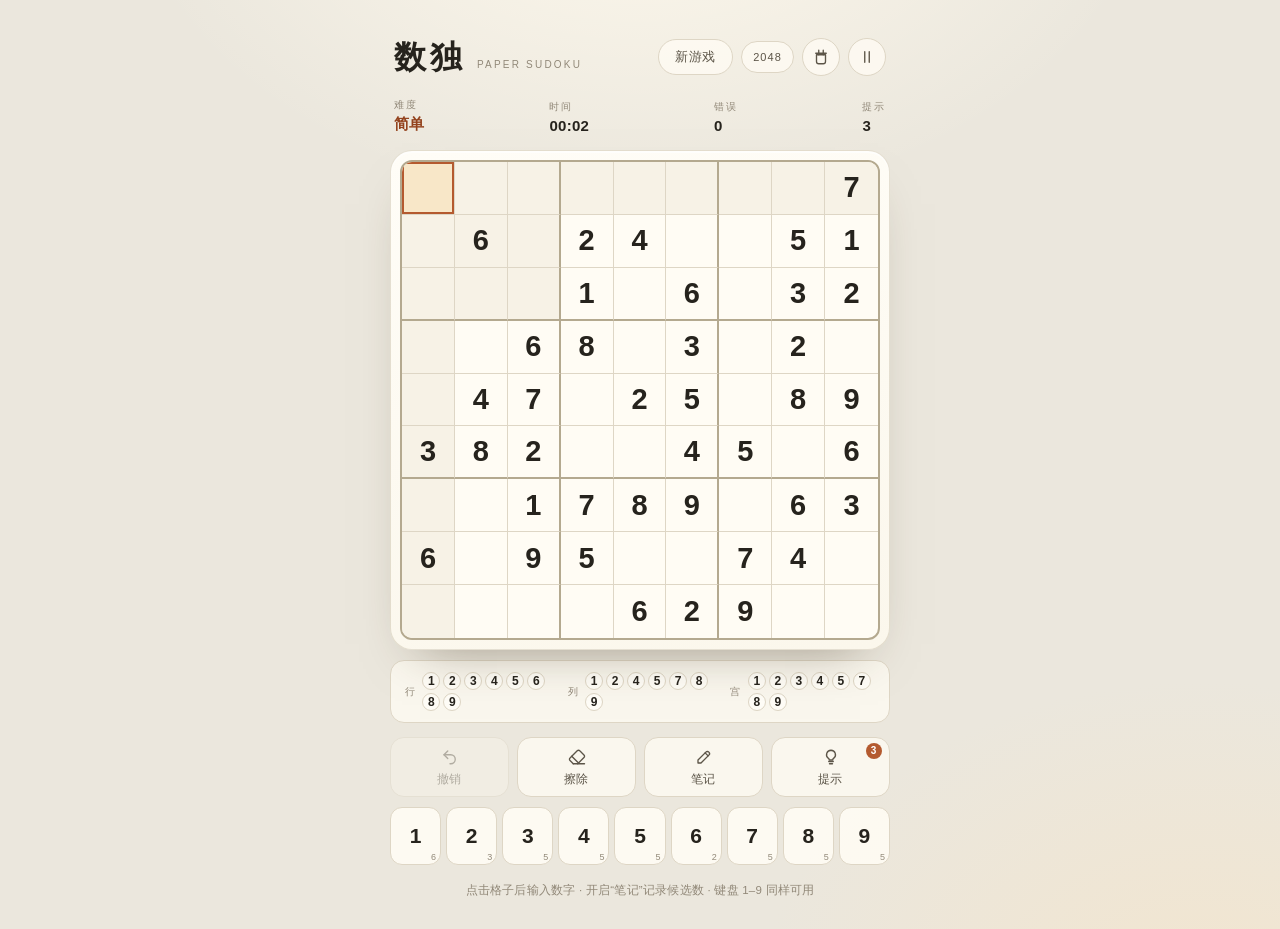
==== commit ee91eb35: "sudoku: 同步最新代码 添加启动Loader庆祝动画修复排行榜 (cache v16)" ====
--- a/sudoku/index.html
+++ b/sudoku/index.html
@@ -15,6 +15,17 @@
 <link rel="stylesheet" href="styles.css">
 </head>
 <body>
+  <div class="app-loader" id="appLoader" aria-hidden="false">
+    <div class="loader-grid">
+      <div class="lc">5</div><div class="lc">3</div><div class="lc">9</div>
+      <div class="lc">2</div><div class="lc">7</div><div class="lc">1</div>
+      <div class="lc">8</div><div class="lc">4</div><div class="lc">6</div>
+    </div>
+    <div class="loader-brands">
+      <span class="lb-cn">数独</span>
+      <span class="lb-en">Paper Sudoku</span>
+    </div>
+  </div>
   <main class="app">
     <header class="topbar">
       <div class="brand">
--- a/sudoku/styles.css
+++ b/sudoku/styles.css
@@ -1435,3 +1435,221 @@
     transition-duration: 0.001ms !important;
   }
 }
+
+/* ---------- 启动 Loader（数独） ---------- */
+
+.app-loader {
+  position: fixed;
+  inset: 0;
+  z-index: 99999;
+  display: flex;
+  flex-direction: column;
+  align-items: center;
+  justify-content: center;
+  gap: 24px;
+  background:
+    radial-gradient(900px 620px at 50% -16%, #fffaee 0%, rgba(255, 250, 238, 0) 58%),
+    radial-gradient(720px 520px at 94% 108%, #f2e5cf 0%, rgba(242, 229, 207, 0) 62%),
+    #ebe7dd;
+  transition: opacity 0.45s ease, visibility 0.45s ease;
+}
+
+.app-loader[hidden] {
+  display: flex !important;
+  opacity: 0;
+  visibility: hidden;
+  pointer-events: none;
+}
+
+.loader-grid {
+  display: grid;
+  grid-template-columns: repeat(3, 22px);
+  grid-template-rows: repeat(3, 22px);
+  gap: 3px;
+  padding: 8px;
+  border-radius: 10px;
+  background: rgba(255, 252, 244, 0.75);
+  box-shadow: 0 1px 0 rgba(0, 0, 0, 0.04), 0 2px 10px rgba(180, 169, 143, 0.18);
+}
+
+.loader-grid .lc {
+  display: grid;
+  place-items: center;
+  font-family: "Iowan Old Style", "Palatino Linotype", "Songti SC", "Noto Serif SC", Georgia, serif;
+  font-size: 13px;
+  font-weight: 600;
+  color: #b45a2f;
+  background: #fffcf4;
+  border-radius: 3px;
+  opacity: 0;
+  transform: scale(0.3);
+  animation: loader-cell-pop 0.42s cubic-bezier(0.2, 1.3, 0.4, 1) forwards;
+}
+
+@keyframes loader-cell-pop {
+  0%   { opacity: 0; transform: scale(0.3); }
+  60%  { opacity: 1; transform: scale(1.18); }
+  100% { opacity: 1; transform: scale(1); }
+}
+
+.loader-grid .lc:nth-child(1) { animation-delay: 0.00s; }
+.loader-grid .lc:nth-child(2) { animation-delay: 0.07s; }
+.loader-grid .lc:nth-child(3) { animation-delay: 0.14s; }
+.loader-grid .lc:nth-child(4) { animation-delay: 0.21s; }
+.loader-grid .lc:nth-child(5) { animation-delay: 0.28s; }
+.loader-grid .lc:nth-child(6) { animation-delay: 0.35s; }
+.loader-grid .lc:nth-child(7) { animation-delay: 0.42s; }
+.loader-grid .lc:nth-child(8) { animation-delay: 0.49s; }
+.loader-grid .lc:nth-child(9) { animation-delay: 0.56s; }
+
+.loader-brands {
+  display: flex;
+  flex-direction: column;
+  align-items: center;
+  gap: 2px;
+  opacity: 0;
+  animation: loader-fade-in 0.6s ease 0.7s forwards;
+}
+
+.loader-brands .lb-cn {
+  font-family: "Iowan Old Style", "Songti SC", "Noto Serif SC", serif;
+  font-size: 15px;
+  font-weight: 600;
+  letter-spacing: 0.18em;
+  color: #3f3a30;
+}
+
+.loader-brands .lb-en {
+  font-size: 9px;
+  letter-spacing: 0.32em;
+  color: #9c9079;
+  text-transform: uppercase;
+}
+
+@keyframes loader-fade-in {
+  from { opacity: 0; transform: translateY(4px); }
+  to   { opacity: 1; transform: translateY(0); }
+}
+
+/* ---------- 庆祝动画 ---------- */
+
+.celebrate-layer {
+  position: fixed;
+  inset: 0;
+  pointer-events: none;
+  z-index: 9999;
+  overflow: hidden;
+}
+
+.confetti {
+  position: absolute;
+  left: 50%;
+  top: 50%;
+  width: 10px;
+  height: 14px;
+  margin-left: -5px;
+  margin-top: -7px;
+  border-radius: 2px;
+  opacity: 0;
+  will-change: transform, opacity;
+}
+
+@keyframes confetti-burst {
+  0% {
+    opacity: 1;
+    transform: translate(0, 0) scale(0.4) rotate(0deg);
+  }
+  30% {
+    opacity: 1;
+  }
+  100% {
+    opacity: 0;
+    transform: translate(var(--cx), var(--cy)) scale(1) rotate(var(--crx));
+  }
+}
+
+.confetti.burst {
+  animation: confetti-burst var(--cd, 1200ms) cubic-bezier(0.16, 0.84, 0.44, 1) forwards;
+}
+
+.confetti.fall {
+  top: -20px;
+  left: var(--fx, 50%);
+  margin-left: 0;
+  margin-top: 0;
+  animation: confetti-fall var(--fd, 3200ms) cubic-bezier(0.22, 0.61, 0.36, 1) var(--fdelay, 0ms) forwards;
+}
+
+@keyframes confetti-fall {
+  0% {
+    opacity: 0;
+    transform: translate(0, 0) rotate(0deg);
+  }
+  10% {
+    opacity: 1;
+  }
+  100% {
+    opacity: 0;
+    transform: translate(var(--fsway, 0px), 110vh) rotate(var(--frx, 720deg));
+  }
+}
+
+.sparkle {
+  position: absolute;
+  left: 50%;
+  top: 50%;
+  width: 6px;
+  height: 6px;
+  margin-left: -3px;
+  margin-top: -3px;
+  border-radius: 50%;
+  background: radial-gradient(circle, currentColor 0%, transparent 70%);
+  opacity: 0;
+  will-change: transform, opacity;
+}
+
+@keyframes sparkle-ring {
+  0% {
+    opacity: 1;
+    transform: translate(0, 0) scale(0.3);
+  }
+  60% {
+    opacity: 0.9;
+  }
+  100% {
+    opacity: 0;
+    transform: translate(var(--sx), var(--sy)) scale(1.2);
+  }
+}
+
+.sparkle {
+  animation: sparkle-ring 900ms ease-out forwards;
+}
+
+/* 胜利卡片的脉冲光环 */
+@keyframes victory-pulse {
+  0% {
+    box-shadow: 0 0 0 0 rgba(237, 194, 46, 0.55);
+  }
+  60% {
+    box-shadow: 0 0 0 28px rgba(237, 194, 46, 0);
+  }
+  100% {
+    box-shadow: 0 0 0 0 rgba(237, 194, 46, 0);
+  }
+}
+
+.celebrate-pulse {
+  animation: victory-pulse 900ms ease-out 3;
+}
+
+/* 卡片进入后再弹一下 */
+@keyframes victory-bounce {
+  0% { transform: translateY(0); }
+  40% { transform: translateY(-6px) scale(1.02); }
+  100% { transform: translateY(0) scale(1); }
+}
+
+.celebrate-bounce {
+  animation: rise 0.24s ease both, victory-bounce 0.6s cubic-bezier(0.34, 1.56, 0.64, 1) 0.24s both;
+}
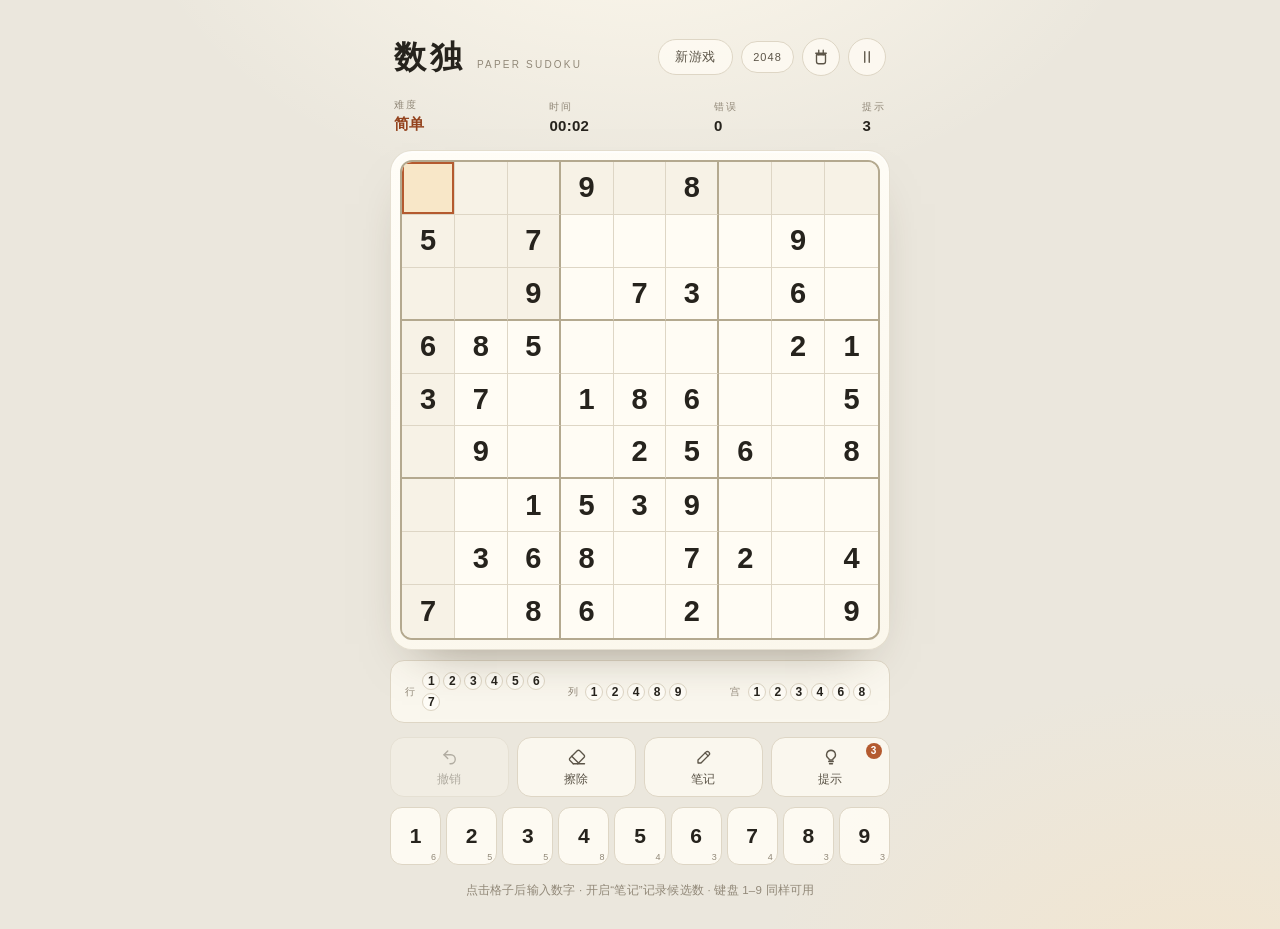
==== commit c456fe26: "sudoku: loader 完全内嵌 HTML，旧缓存下也能显示并自动消失 (SW v17)" ====
--- a/sudoku/index.html
+++ b/sudoku/index.html
@@ -13,6 +13,18 @@
 <meta name="apple-mobile-web-app-status-bar-style" content="default">
 <title>数独 · Paper Sudoku</title>
 <link rel="stylesheet" href="styles.css">
+<style>
+.app-loader{position:fixed;inset:0;z-index:99999;display:flex;flex-direction:column;align-items:center;justify-content:center;gap:24px;background:radial-gradient(900px 620px at 50% -16%,#fffaee 0%,rgba(255,250,238,0) 58%),radial-gradient(720px 520px at 94% 108%,#f2e5cf 0%,rgba(242,229,207,0) 62%),#ebe7dd;transition:opacity .45s ease,visibility .45s ease}
+.app-loader[hidden]{display:flex!important;opacity:0;visibility:hidden;pointer-events:none}
+.loader-grid{display:grid;grid-template-columns:repeat(3,22px);grid-template-rows:repeat(3,22px);gap:3px;padding:8px;border-radius:10px;background:rgba(255,252,244,.75);box-shadow:0 1px 0 rgba(0,0,0,.04),0 2px 10px rgba(180,169,143,.18)}
+.loader-grid .lc{display:grid;place-items:center;font-family:"Iowan Old Style","Palatino Linotype","Songti SC","Noto Serif SC",Georgia,serif;font-size:13px;font-weight:600;color:#b45a2f;background:#fffcf4;border-radius:3px;opacity:0;transform:scale(.3);animation:loader-cell-pop .42s cubic-bezier(.2,1.3,.4,1) forwards}
+@keyframes loader-cell-pop{0%{opacity:0;transform:scale(.3)}60%{opacity:1;transform:scale(1.18)}100%{opacity:1;transform:scale(1)}}
+.loader-grid .lc:nth-child(1){animation-delay:0s}.loader-grid .lc:nth-child(2){animation-delay:.07s}.loader-grid .lc:nth-child(3){animation-delay:.14s}.loader-grid .lc:nth-child(4){animation-delay:.21s}.loader-grid .lc:nth-child(5){animation-delay:.28s}.loader-grid .lc:nth-child(6){animation-delay:.35s}.loader-grid .lc:nth-child(7){animation-delay:.42s}.loader-grid .lc:nth-child(8){animation-delay:.49s}.loader-grid .lc:nth-child(9){animation-delay:.56s}
+.loader-brands{display:flex;flex-direction:column;align-items:center;gap:2px;opacity:0;animation:loader-fade-in .6s ease .7s forwards}
+.loader-brands .lb-cn{font-family:"Iowan Old Style","Songti SC","Noto Serif SC",serif;font-size:15px;font-weight:600;letter-spacing:.18em;color:#3f3a30}
+.loader-brands .lb-en{font-size:9px;letter-spacing:.32em;color:#9c9079;text-transform:uppercase}
+@keyframes loader-fade-in{from{opacity:0;transform:translateY(4px)}to{opacity:1;transform:translateY(0)}}
+</style>
 </head>
 <body>
   <div class="app-loader" id="appLoader" aria-hidden="false">
@@ -26,6 +38,25 @@
       <span class="lb-en">Paper Sudoku</span>
     </div>
   </div>
+  <script>
+    (function () {
+      var el = document.getElementById('appLoader');
+      if (!el) return;
+      var done = false;
+      function hide() {
+        if (done) return;
+        done = true;
+        el.setAttribute('hidden', '');
+        setTimeout(function () { el.parentNode && el.parentNode.removeChild(el); }, 800);
+      }
+      if (window.matchMedia && window.matchMedia('(prefers-reduced-motion: reduce)').matches) { hide(); return; }
+      var t0 = Date.now();
+      function ready() { setTimeout(hide, Math.max(0, 800 - (Date.now() - t0))); }
+      if (document.readyState !== 'loading') ready();
+      else document.addEventListener('DOMContentLoaded', ready, { once: true });
+      setTimeout(hide, 3000);
+    })();
+  </script>
   <main class="app">
     <header class="topbar">
       <div class="brand">
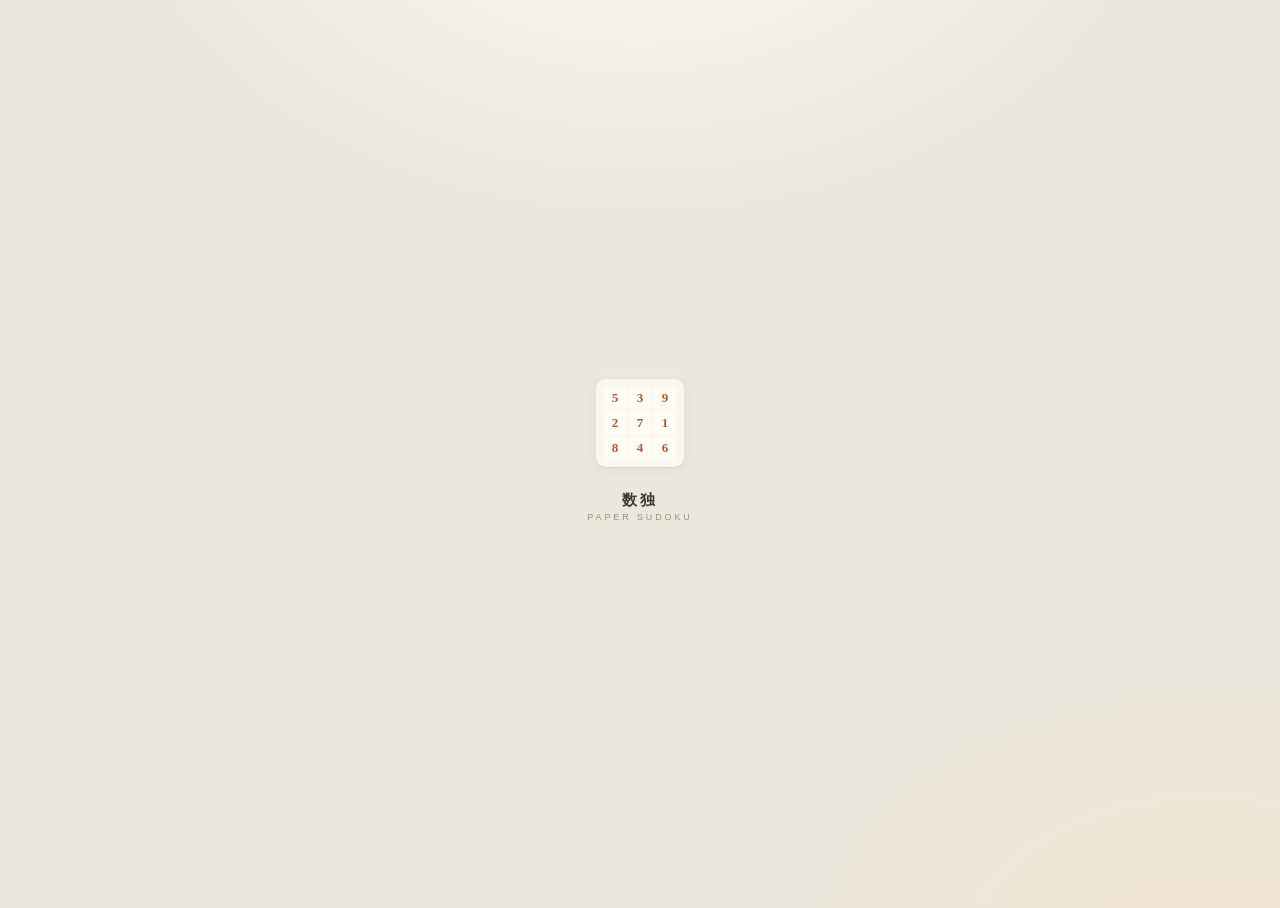
==== commit 56a3bb7a: "sudoku: loader 动画放慢到约 3 秒 (SW v18)" ====
--- a/sudoku/index.html
+++ b/sudoku/index.html
@@ -17,10 +17,10 @@
 .app-loader{position:fixed;inset:0;z-index:99999;display:flex;flex-direction:column;align-items:center;justify-content:center;gap:24px;background:radial-gradient(900px 620px at 50% -16%,#fffaee 0%,rgba(255,250,238,0) 58%),radial-gradient(720px 520px at 94% 108%,#f2e5cf 0%,rgba(242,229,207,0) 62%),#ebe7dd;transition:opacity .45s ease,visibility .45s ease}
 .app-loader[hidden]{display:flex!important;opacity:0;visibility:hidden;pointer-events:none}
 .loader-grid{display:grid;grid-template-columns:repeat(3,22px);grid-template-rows:repeat(3,22px);gap:3px;padding:8px;border-radius:10px;background:rgba(255,252,244,.75);box-shadow:0 1px 0 rgba(0,0,0,.04),0 2px 10px rgba(180,169,143,.18)}
-.loader-grid .lc{display:grid;place-items:center;font-family:"Iowan Old Style","Palatino Linotype","Songti SC","Noto Serif SC",Georgia,serif;font-size:13px;font-weight:600;color:#b45a2f;background:#fffcf4;border-radius:3px;opacity:0;transform:scale(.3);animation:loader-cell-pop .42s cubic-bezier(.2,1.3,.4,1) forwards}
+.loader-grid .lc{display:grid;place-items:center;font-family:"Iowan Old Style","Palatino Linotype","Songti SC","Noto Serif SC",Georgia,serif;font-size:13px;font-weight:600;color:#b45a2f;background:#fffcf4;border-radius:3px;opacity:0;transform:scale(.3);animation:loader-cell-pop .8s cubic-bezier(.2,1.3,.4,1) forwards}
 @keyframes loader-cell-pop{0%{opacity:0;transform:scale(.3)}60%{opacity:1;transform:scale(1.18)}100%{opacity:1;transform:scale(1)}}
-.loader-grid .lc:nth-child(1){animation-delay:0s}.loader-grid .lc:nth-child(2){animation-delay:.07s}.loader-grid .lc:nth-child(3){animation-delay:.14s}.loader-grid .lc:nth-child(4){animation-delay:.21s}.loader-grid .lc:nth-child(5){animation-delay:.28s}.loader-grid .lc:nth-child(6){animation-delay:.35s}.loader-grid .lc:nth-child(7){animation-delay:.42s}.loader-grid .lc:nth-child(8){animation-delay:.49s}.loader-grid .lc:nth-child(9){animation-delay:.56s}
-.loader-brands{display:flex;flex-direction:column;align-items:center;gap:2px;opacity:0;animation:loader-fade-in .6s ease .7s forwards}
+.loader-grid .lc:nth-child(1){animation-delay:0s}.loader-grid .lc:nth-child(2){animation-delay:.2s}.loader-grid .lc:nth-child(3){animation-delay:.4s}.loader-grid .lc:nth-child(4){animation-delay:.6s}.loader-grid .lc:nth-child(5){animation-delay:.8s}.loader-grid .lc:nth-child(6){animation-delay:1s}.loader-grid .lc:nth-child(7){animation-delay:1.2s}.loader-grid .lc:nth-child(8){animation-delay:1.4s}.loader-grid .lc:nth-child(9){animation-delay:1.6s}
+.loader-brands{display:flex;flex-direction:column;align-items:center;gap:2px;opacity:0;animation:loader-fade-in .8s ease 2.2s forwards}
 .loader-brands .lb-cn{font-family:"Iowan Old Style","Songti SC","Noto Serif SC",serif;font-size:15px;font-weight:600;letter-spacing:.18em;color:#3f3a30}
 .loader-brands .lb-en{font-size:9px;letter-spacing:.32em;color:#9c9079;text-transform:uppercase}
 @keyframes loader-fade-in{from{opacity:0;transform:translateY(4px)}to{opacity:1;transform:translateY(0)}}
@@ -51,10 +51,10 @@
       }
       if (window.matchMedia && window.matchMedia('(prefers-reduced-motion: reduce)').matches) { hide(); return; }
       var t0 = Date.now();
-      function ready() { setTimeout(hide, Math.max(0, 800 - (Date.now() - t0))); }
+      function ready() { setTimeout(hide, Math.max(0, 3000 - (Date.now() - t0))); }
       if (document.readyState !== 'loading') ready();
       else document.addEventListener('DOMContentLoaded', ready, { once: true });
-      setTimeout(hide, 3000);
+      setTimeout(hide, 4500);
     })();
   </script>
   <main class="app">
--- a/sudoku/styles.css
+++ b/sudoku/styles.css
@@ -1455,24 +1455,29 @@
 }
 
 .app-loader[hidden] {
-  display: flex !important;
+  display: flex !important; /* 让淡出过渡能生效 */
   opacity: 0;
   visibility: hidden;
   pointer-events: none;
 }
 
 .loader-grid {
-  display: grid;
-  grid-template-columns: repeat(3, 22px);
-  grid-template-rows: repeat(3, 22px);
-  gap: 3px;
+  --cell: 22px;
+  --gap: 3px;
+  display: grid;
+  grid-template-columns: repeat(3, var(--cell));
+  grid-template-rows: repeat(3, var(--cell));
+  gap: var(--gap);
   padding: 8px;
   border-radius: 10px;
   background: rgba(255, 252, 244, 0.75);
-  box-shadow: 0 1px 0 rgba(0, 0, 0, 0.04), 0 2px 10px rgba(180, 169, 143, 0.18);
+  box-shadow:
+    0 1px 0 rgba(0, 0, 0, 0.04),
+    0 2px 10px rgba(180, 169, 143, 0.18);
 }
 
 .loader-grid .lc {
+  position: relative;
   display: grid;
   place-items: center;
   font-family: "Iowan Old Style", "Palatino Linotype", "Songti SC", "Noto Serif SC", Georgia, serif;
@@ -1483,24 +1488,25 @@
   border-radius: 3px;
   opacity: 0;
   transform: scale(0.3);
-  animation: loader-cell-pop 0.42s cubic-bezier(0.2, 1.3, 0.4, 1) forwards;
+  animation: loader-cell-pop 0.8s cubic-bezier(0.2, 1.3, 0.4, 1) forwards;
 }
 
 @keyframes loader-cell-pop {
-  0%   { opacity: 0; transform: scale(0.3); }
-  60%  { opacity: 1; transform: scale(1.18); }
+  0% { opacity: 0; transform: scale(0.3); }
+  60% { opacity: 1; transform: scale(1.18); }
   100% { opacity: 1; transform: scale(1); }
 }
 
-.loader-grid .lc:nth-child(1) { animation-delay: 0.00s; }
-.loader-grid .lc:nth-child(2) { animation-delay: 0.07s; }
-.loader-grid .lc:nth-child(3) { animation-delay: 0.14s; }
-.loader-grid .lc:nth-child(4) { animation-delay: 0.21s; }
-.loader-grid .lc:nth-child(5) { animation-delay: 0.28s; }
-.loader-grid .lc:nth-child(6) { animation-delay: 0.35s; }
-.loader-grid .lc:nth-child(7) { animation-delay: 0.42s; }
-.loader-grid .lc:nth-child(8) { animation-delay: 0.49s; }
-.loader-grid .lc:nth-child(9) { animation-delay: 0.56s; }
+/* 每个格子错开出现（3×3 从左上到右下） */
+.loader-grid .lc:nth-child(1) { animation-delay: 0.0s; }
+.loader-grid .lc:nth-child(2) { animation-delay: 0.2s; }
+.loader-grid .lc:nth-child(3) { animation-delay: 0.4s; }
+.loader-grid .lc:nth-child(4) { animation-delay: 0.6s; }
+.loader-grid .lc:nth-child(5) { animation-delay: 0.8s; }
+.loader-grid .lc:nth-child(6) { animation-delay: 1.0s; }
+.loader-grid .lc:nth-child(7) { animation-delay: 1.2s; }
+.loader-grid .lc:nth-child(8) { animation-delay: 1.4s; }
+.loader-grid .lc:nth-child(9) { animation-delay: 1.6s; }
 
 .loader-brands {
   display: flex;
@@ -1508,7 +1514,7 @@
   align-items: center;
   gap: 2px;
   opacity: 0;
-  animation: loader-fade-in 0.6s ease 0.7s forwards;
+  animation: loader-fade-in 0.8s ease 2.2s forwards;
 }
 
 .loader-brands .lb-cn {
@@ -1528,7 +1534,13 @@
 
 @keyframes loader-fade-in {
   from { opacity: 0; transform: translateY(4px); }
-  to   { opacity: 1; transform: translateY(0); }
+  to { opacity: 1; transform: translateY(0); }
+}
+
+@media (prefers-reduced-motion: reduce) {
+  .app-loader { transition: none; }
+  .loader-grid .lc { animation-duration: 0.001ms !important; animation-iteration-count: 1 !important; opacity: 1; transform: none; }
+  .loader-brands { animation: none; opacity: 1; }
 }
 
 /* ---------- 庆祝动画 ---------- */
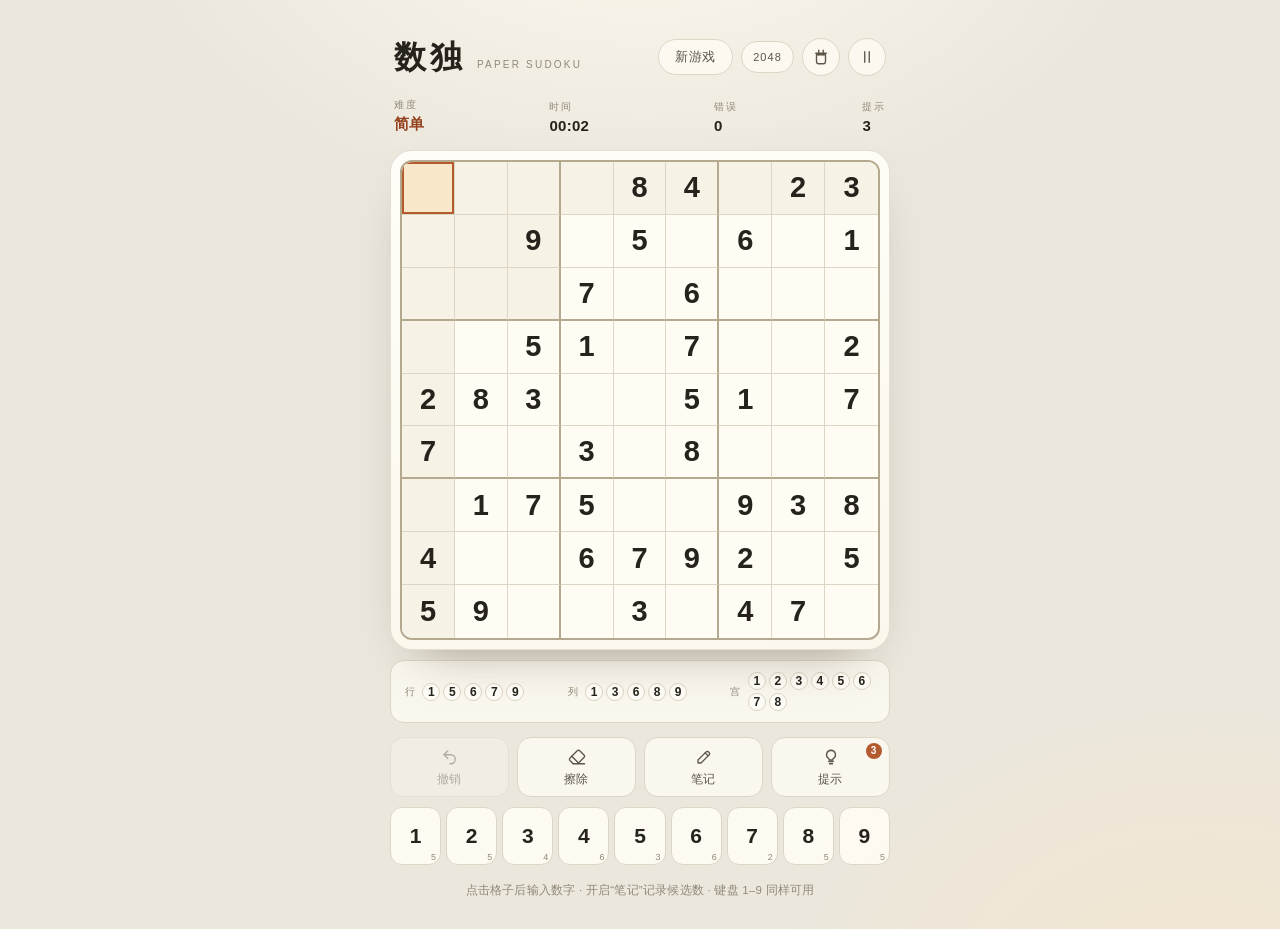
==== commit 3f368766: "sudoku: loader 动画放慢到约 2.2 秒 (SW v19)" ====
--- a/sudoku/index.html
+++ b/sudoku/index.html
@@ -17,10 +17,10 @@
 .app-loader{position:fixed;inset:0;z-index:99999;display:flex;flex-direction:column;align-items:center;justify-content:center;gap:24px;background:radial-gradient(900px 620px at 50% -16%,#fffaee 0%,rgba(255,250,238,0) 58%),radial-gradient(720px 520px at 94% 108%,#f2e5cf 0%,rgba(242,229,207,0) 62%),#ebe7dd;transition:opacity .45s ease,visibility .45s ease}
 .app-loader[hidden]{display:flex!important;opacity:0;visibility:hidden;pointer-events:none}
 .loader-grid{display:grid;grid-template-columns:repeat(3,22px);grid-template-rows:repeat(3,22px);gap:3px;padding:8px;border-radius:10px;background:rgba(255,252,244,.75);box-shadow:0 1px 0 rgba(0,0,0,.04),0 2px 10px rgba(180,169,143,.18)}
-.loader-grid .lc{display:grid;place-items:center;font-family:"Iowan Old Style","Palatino Linotype","Songti SC","Noto Serif SC",Georgia,serif;font-size:13px;font-weight:600;color:#b45a2f;background:#fffcf4;border-radius:3px;opacity:0;transform:scale(.3);animation:loader-cell-pop .8s cubic-bezier(.2,1.3,.4,1) forwards}
+.loader-grid .lc{display:grid;place-items:center;font-family:"Iowan Old Style","Palatino Linotype","Songti SC","Noto Serif SC",Georgia,serif;font-size:13px;font-weight:600;color:#b45a2f;background:#fffcf4;border-radius:3px;opacity:0;transform:scale(.3);animation:loader-cell-pop .6s cubic-bezier(.2,1.3,.4,1) forwards}
 @keyframes loader-cell-pop{0%{opacity:0;transform:scale(.3)}60%{opacity:1;transform:scale(1.18)}100%{opacity:1;transform:scale(1)}}
-.loader-grid .lc:nth-child(1){animation-delay:0s}.loader-grid .lc:nth-child(2){animation-delay:.2s}.loader-grid .lc:nth-child(3){animation-delay:.4s}.loader-grid .lc:nth-child(4){animation-delay:.6s}.loader-grid .lc:nth-child(5){animation-delay:.8s}.loader-grid .lc:nth-child(6){animation-delay:1s}.loader-grid .lc:nth-child(7){animation-delay:1.2s}.loader-grid .lc:nth-child(8){animation-delay:1.4s}.loader-grid .lc:nth-child(9){animation-delay:1.6s}
-.loader-brands{display:flex;flex-direction:column;align-items:center;gap:2px;opacity:0;animation:loader-fade-in .8s ease 2.2s forwards}
+.loader-grid .lc:nth-child(1){animation-delay:0s}.loader-grid .lc:nth-child(2){animation-delay:.12s}.loader-grid .lc:nth-child(3){animation-delay:.24s}.loader-grid .lc:nth-child(4){animation-delay:.36s}.loader-grid .lc:nth-child(5){animation-delay:.48s}.loader-grid .lc:nth-child(6){animation-delay:.60s}.loader-grid .lc:nth-child(7){animation-delay:.72s}.loader-grid .lc:nth-child(8){animation-delay:.84s}.loader-grid .lc:nth-child(9){animation-delay:.96s}
+.loader-brands{display:flex;flex-direction:column;align-items:center;gap:2px;opacity:0;animation:loader-fade-in .7s ease 1.5s forwards}
 .loader-brands .lb-cn{font-family:"Iowan Old Style","Songti SC","Noto Serif SC",serif;font-size:15px;font-weight:600;letter-spacing:.18em;color:#3f3a30}
 .loader-brands .lb-en{font-size:9px;letter-spacing:.32em;color:#9c9079;text-transform:uppercase}
 @keyframes loader-fade-in{from{opacity:0;transform:translateY(4px)}to{opacity:1;transform:translateY(0)}}
@@ -51,10 +51,10 @@
       }
       if (window.matchMedia && window.matchMedia('(prefers-reduced-motion: reduce)').matches) { hide(); return; }
       var t0 = Date.now();
-      function ready() { setTimeout(hide, Math.max(0, 3000 - (Date.now() - t0))); }
+      function ready() { setTimeout(hide, Math.max(0, 2200 - (Date.now() - t0))); }
       if (document.readyState !== 'loading') ready();
       else document.addEventListener('DOMContentLoaded', ready, { once: true });
-      setTimeout(hide, 4500);
+      setTimeout(hide, 3700);
     })();
   </script>
   <main class="app">
--- a/sudoku/styles.css
+++ b/sudoku/styles.css
@@ -1488,7 +1488,7 @@
   border-radius: 3px;
   opacity: 0;
   transform: scale(0.3);
-  animation: loader-cell-pop 0.8s cubic-bezier(0.2, 1.3, 0.4, 1) forwards;
+  animation: loader-cell-pop 0.6s cubic-bezier(0.2, 1.3, 0.4, 1) forwards;
 }
 
 @keyframes loader-cell-pop {
@@ -1499,14 +1499,14 @@
 
 /* 每个格子错开出现（3×3 从左上到右下） */
 .loader-grid .lc:nth-child(1) { animation-delay: 0.0s; }
-.loader-grid .lc:nth-child(2) { animation-delay: 0.2s; }
-.loader-grid .lc:nth-child(3) { animation-delay: 0.4s; }
-.loader-grid .lc:nth-child(4) { animation-delay: 0.6s; }
-.loader-grid .lc:nth-child(5) { animation-delay: 0.8s; }
-.loader-grid .lc:nth-child(6) { animation-delay: 1.0s; }
-.loader-grid .lc:nth-child(7) { animation-delay: 1.2s; }
-.loader-grid .lc:nth-child(8) { animation-delay: 1.4s; }
-.loader-grid .lc:nth-child(9) { animation-delay: 1.6s; }
+.loader-grid .lc:nth-child(2) { animation-delay: 0.12s; }
+.loader-grid .lc:nth-child(3) { animation-delay: 0.24s; }
+.loader-grid .lc:nth-child(4) { animation-delay: 0.36s; }
+.loader-grid .lc:nth-child(5) { animation-delay: 0.48s; }
+.loader-grid .lc:nth-child(6) { animation-delay: 0.60s; }
+.loader-grid .lc:nth-child(7) { animation-delay: 0.72s; }
+.loader-grid .lc:nth-child(8) { animation-delay: 0.84s; }
+.loader-grid .lc:nth-child(9) { animation-delay: 0.96s; }
 
 .loader-brands {
   display: flex;
@@ -1514,7 +1514,7 @@
   align-items: center;
   gap: 2px;
   opacity: 0;
-  animation: loader-fade-in 0.8s ease 2.2s forwards;
+  animation: loader-fade-in 0.7s ease 1.5s forwards;
 }
 
 .loader-brands .lb-cn {
